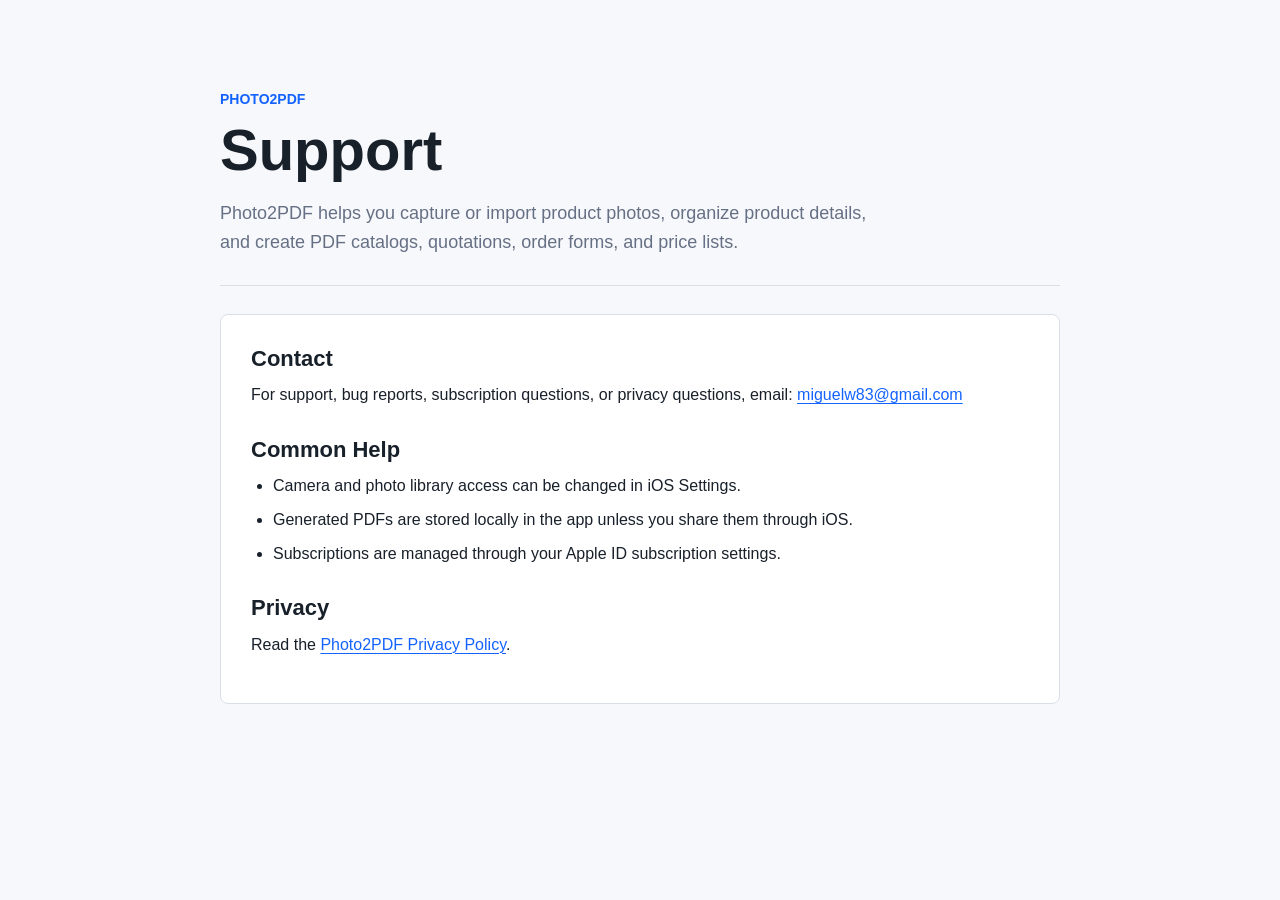
==== index.html @ 6a0d2380 "Add Photo2PDF support site" ====
<!doctype html>
<html lang="en">
<head>
  <meta charset="utf-8">
  <meta name="viewport" content="width=device-width, initial-scale=1">
  <title>Photo2PDF Support</title>
  <meta name="description" content="Support page for Photo2PDF, a local-first product catalog and quotation PDF app.">
  <link rel="stylesheet" href="styles.css">
</head>
<body>
  <main class="page">
    <section class="hero">
      <p class="eyebrow">Photo2PDF</p>
      <h1>Support</h1>
      <p class="lede">
        Photo2PDF helps you capture or import product photos, organize product details,
        and create PDF catalogs, quotations, order forms, and price lists.
      </p>
    </section>

    <section class="content">
      <h2>Contact</h2>
      <p>
        For support, bug reports, subscription questions, or privacy questions, email:
        <a href="mailto:miguelw83@gmail.com">miguelw83@gmail.com</a>
      </p>

      <h2>Common Help</h2>
      <ul>
        <li>Camera and photo library access can be changed in iOS Settings.</li>
        <li>Generated PDFs are stored locally in the app unless you share them through iOS.</li>
        <li>Subscriptions are managed through your Apple ID subscription settings.</li>
      </ul>

      <h2>Privacy</h2>
      <p>
        Read the <a href="privacy.html">Photo2PDF Privacy Policy</a>.
      </p>
    </section>
  </main>
</body>
</html>
---- styles.css ----
:root {
  color-scheme: light;
  --bg: #f7f8fb;
  --surface: #ffffff;
  --text: #18202a;
  --muted: #667085;
  --line: #d9dee8;
  --accent: #1463ff;
}

* {
  box-sizing: border-box;
}

body {
  margin: 0;
  background: var(--bg);
  color: var(--text);
  font-family: -apple-system, BlinkMacSystemFont, "Segoe UI", sans-serif;
  line-height: 1.6;
}

a {
  color: var(--accent);
  text-decoration-thickness: 1px;
  text-underline-offset: 3px;
}

.page {
  width: min(840px, calc(100% - 32px));
  margin: 0 auto;
  padding: 56px 0;
}

.hero {
  padding: 32px 0 28px;
  border-bottom: 1px solid var(--line);
}

.eyebrow {
  margin: 0 0 10px;
  color: var(--accent);
  font-size: 14px;
  font-weight: 700;
  letter-spacing: 0;
  text-transform: uppercase;
}

h1 {
  margin: 0;
  font-size: clamp(36px, 6vw, 58px);
  line-height: 1.05;
  letter-spacing: 0;
}

.lede {
  max-width: 680px;
  margin: 18px 0 0;
  color: var(--muted);
  font-size: 18px;
}

.content {
  margin-top: 28px;
  padding: 30px;
  background: var(--surface);
  border: 1px solid var(--line);
  border-radius: 8px;
}

h2 {
  margin: 28px 0 10px;
  font-size: 22px;
  line-height: 1.25;
  letter-spacing: 0;
}

h2:first-child {
  margin-top: 0;
}

p {
  margin: 0 0 16px;
}

ul {
  margin: 0 0 18px;
  padding-left: 22px;
}

li + li {
  margin-top: 8px;
}

@media (max-width: 560px) {
  .page {
    width: min(100% - 24px, 840px);
    padding: 28px 0;
  }

  .content {
    padding: 22px;
  }
}
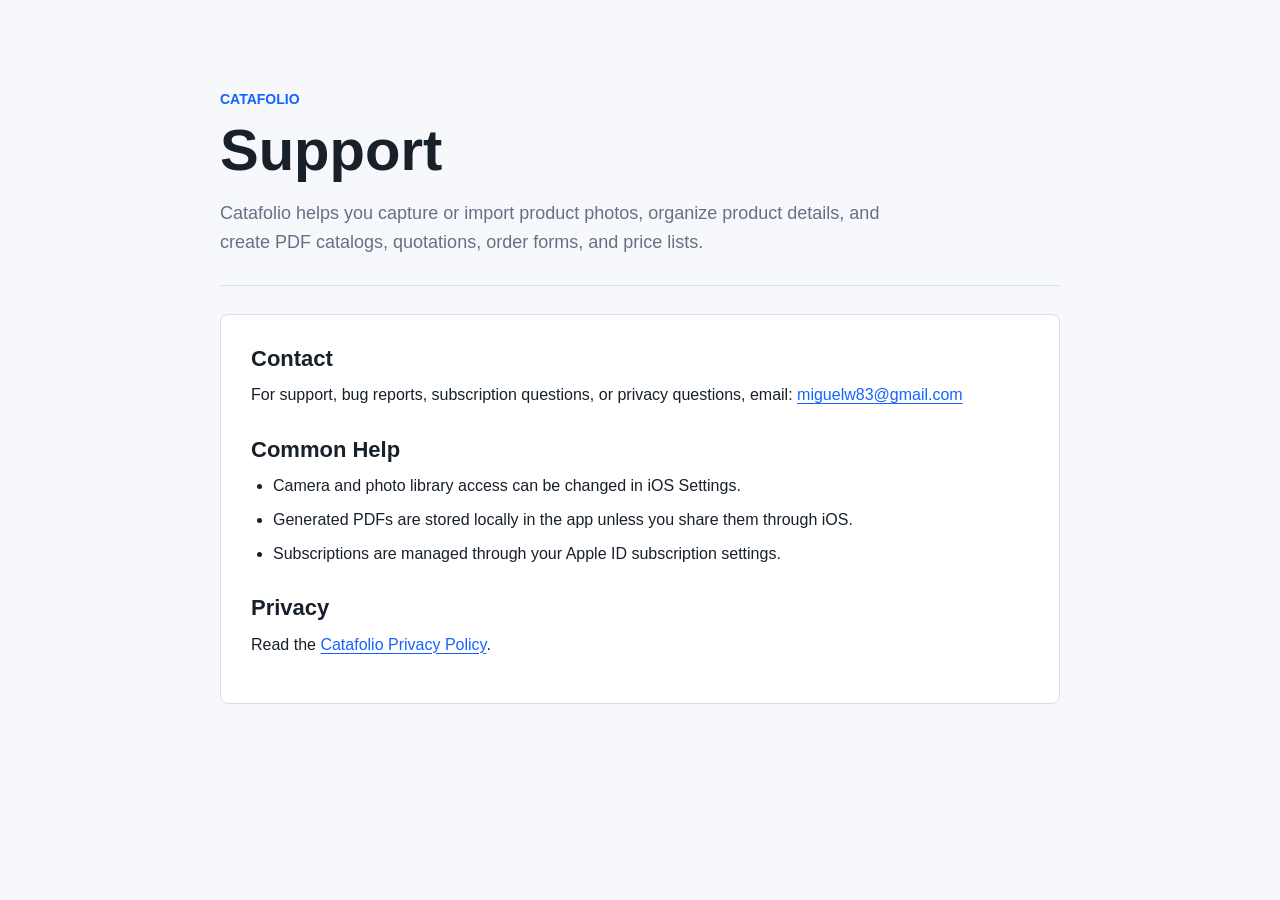
==== commit bcfae7f5: "Align public index.html branding with Catafolio" ====
--- a/index.html
+++ b/index.html
@@ -3,17 +3,17 @@
 <head>
   <meta charset="utf-8">
   <meta name="viewport" content="width=device-width, initial-scale=1">
-  <title>Photo2PDF Support</title>
-  <meta name="description" content="Support page for Photo2PDF, a local-first product catalog and quotation PDF app.">
+  <title>Catafolio Support</title>
+  <meta name="description" content="Support page for Catafolio, a local-first product catalog and quotation PDF app.">
   <link rel="stylesheet" href="styles.css">
 </head>
 <body>
   <main class="page">
     <section class="hero">
-      <p class="eyebrow">Photo2PDF</p>
+      <p class="eyebrow">Catafolio</p>
       <h1>Support</h1>
       <p class="lede">
-        Photo2PDF helps you capture or import product photos, organize product details,
+        Catafolio helps you capture or import product photos, organize product details,
         and create PDF catalogs, quotations, order forms, and price lists.
       </p>
     </section>
@@ -34,7 +34,7 @@
 
       <h2>Privacy</h2>
       <p>
-        Read the <a href="privacy.html">Photo2PDF Privacy Policy</a>.
+        Read the <a href="privacy.html">Catafolio Privacy Policy</a>.
       </p>
     </section>
   </main>
